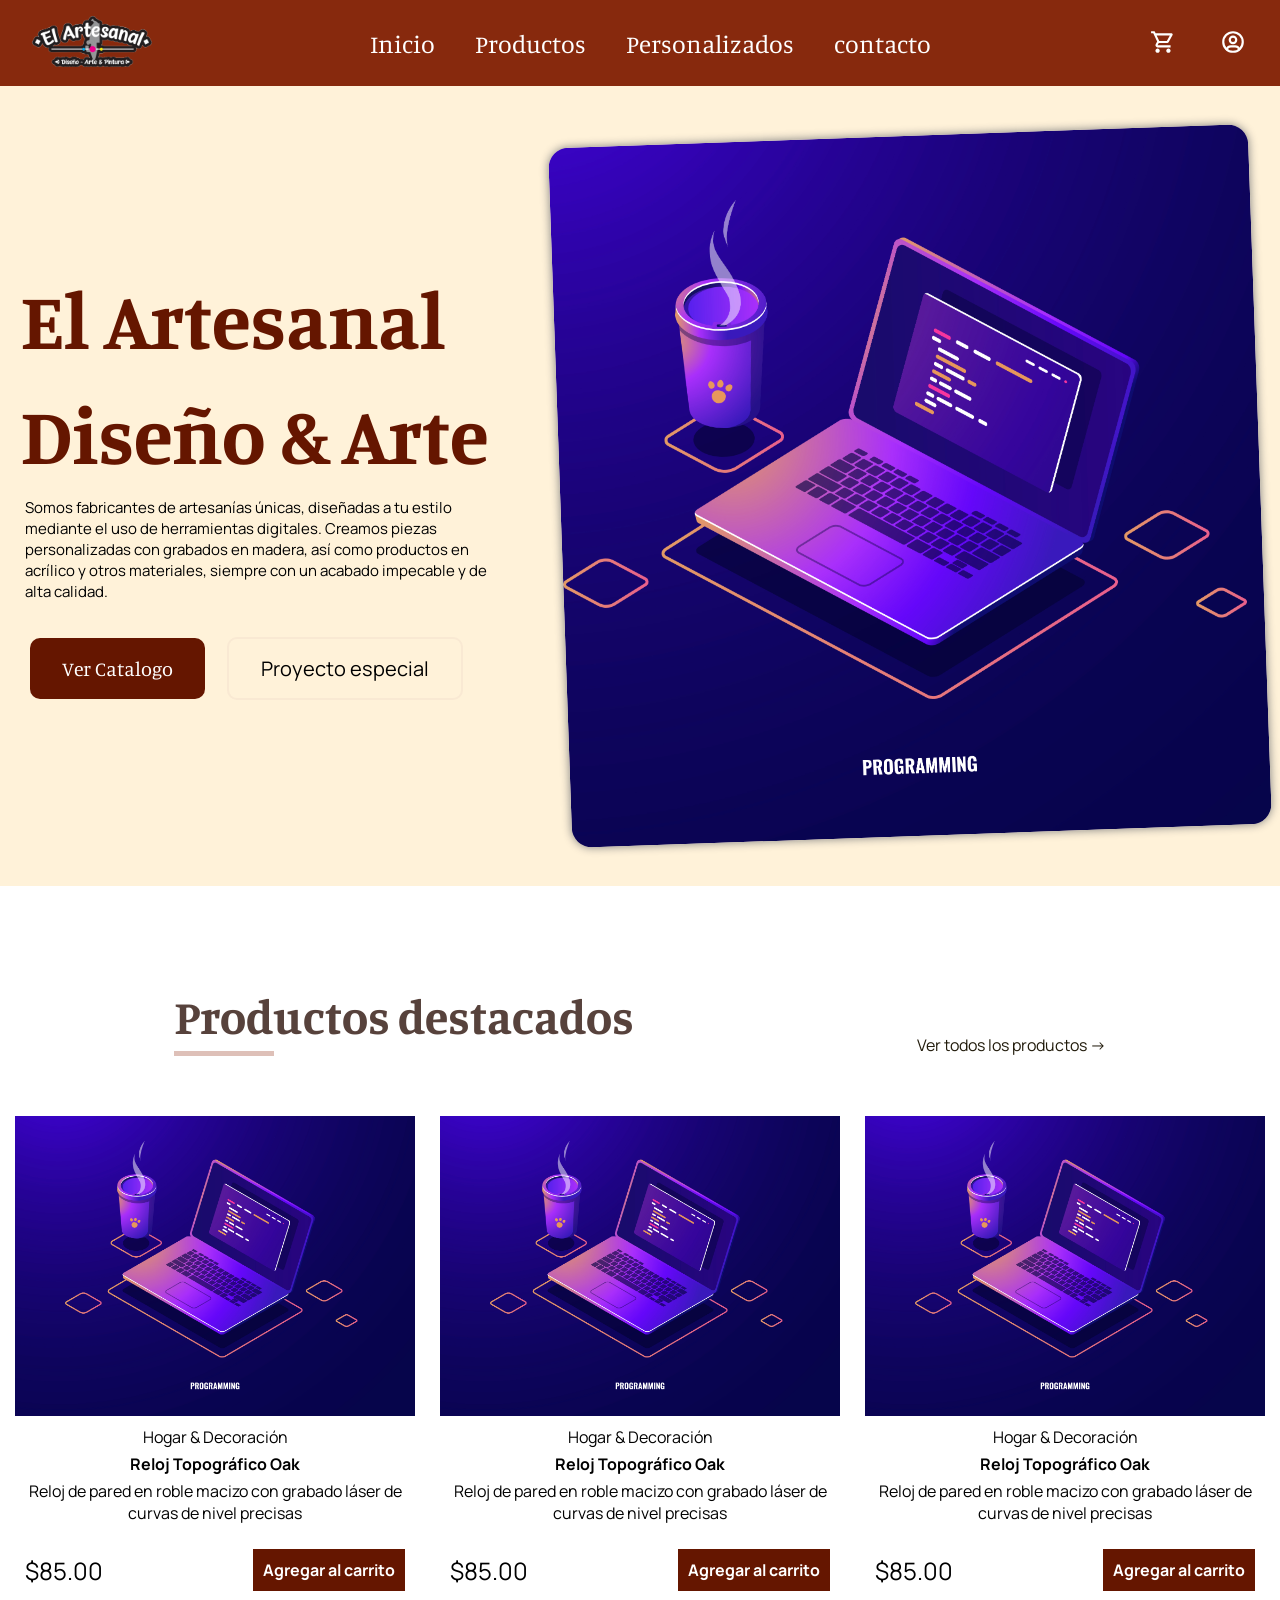
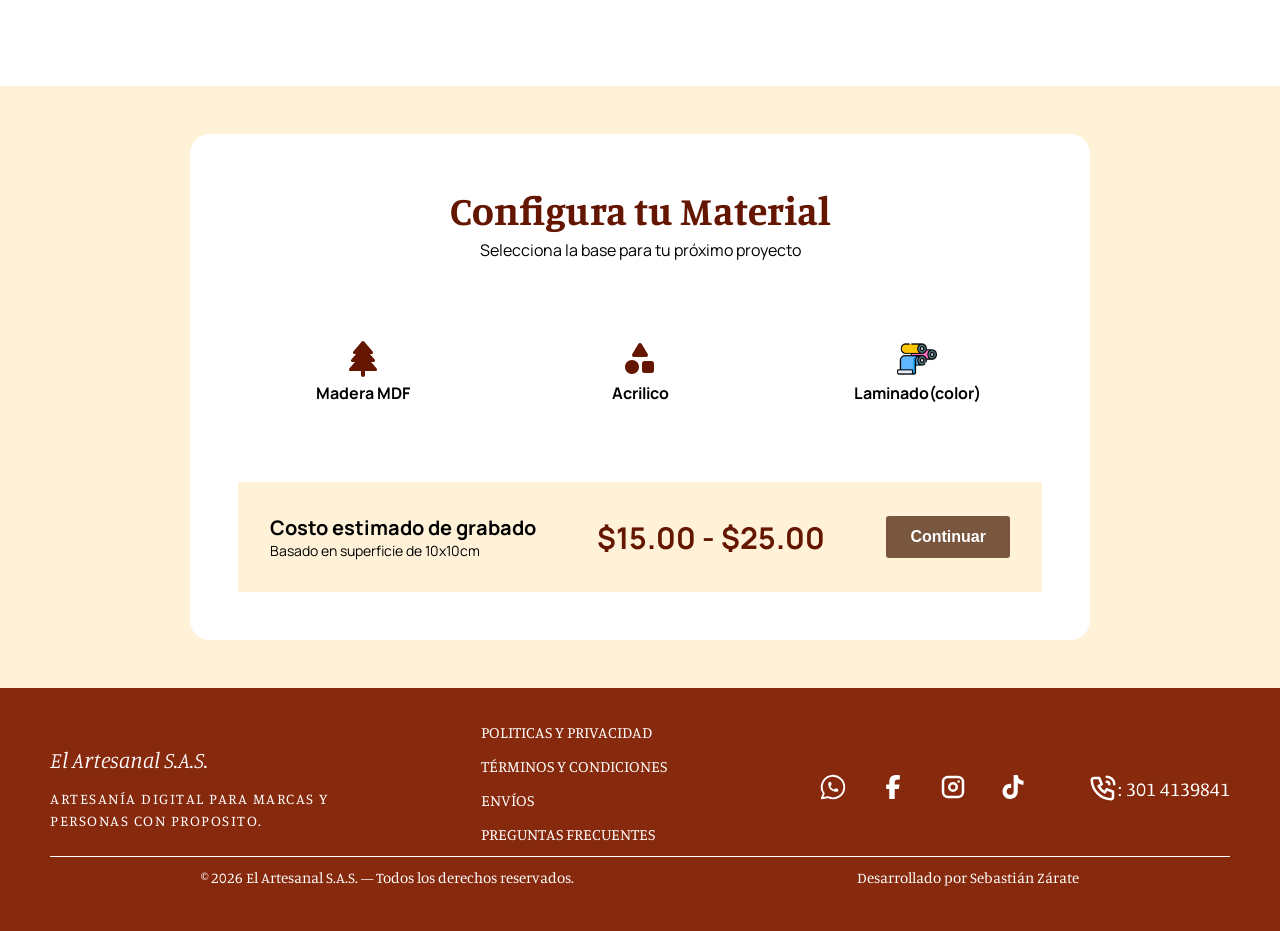
==== html/index.html @ ad81b2db "MODIFY: index.html, products.html, contact.html, customized.html — update footer links to connect pr" ====
<!DOCTYPE html>
<html lang="en">

<head>
    <meta charset="UTF-8">
    <meta name="viewport" content="width=device-width, initial-scale=1.0">
    <link rel="stylesheet" href="./../css/styles.css">
    <link rel="stylesheet" href="./../css/home.css">
    <link rel="preconnect" href="https://fonts.googleapis.com">
    <link rel="preconnect" href="https://fonts.gstatic.com" crossorigin>
    <link
        href="https://fonts.googleapis.com/css2?family=Exo+2:ital,wght@0,100..900;1,100..900&family=Manrope:wght@200..800&family=Manuale:ital,wght@0,300..800;1,300..800&family=Story+Script&display=swap"
        rel="stylesheet">
    <title>El Artesanal Diseño & Arte</title>
</head>

<body>
    <header>
        <div class="header">
            <div class="logo"><img class="logo_img" src="./../img/logo_el_arte_sas.png" alt="Logo el artesanal"></div>
            <nav>
                <ul class="list_menu">
                    <li class="list_item"><a href="" class="link_item">Inicio</a></li>
                    <li class="list_item"><a href="./products.html" class="link_item">Productos</a></li>
                    <li class="list_item"><a href="./customized.html" class="link_item">Personalizados</a></li>
                    <li class="list_item"><a href="./contact.html" class="link_item">contacto</a></li>
                </ul>
            </nav>
            <div class="icons">
                <div class="icon_car"><img class="img_car" src="./../img/shopping-cart.svg" alt="Carrito de compras">
                </div>
                <div class="icon_user"><img class="img_user" src="./../img/user-circle.svg" alt=""></div>
            </div>
        </div>
    </header>

    <main>
        <section class="intro">
            <div class="first_content">
                <h1 class="title_brand">El Artesanal <br> Diseño & Arte</h1>
                <p class="pharagrap_brand">
                    Somos fabricantes de artesanías únicas, diseñadas a tu estilo mediante el uso de herramientas
                    digitales.
                    Creamos piezas personalizadas con grabados en madera, así como productos en acrílico y otros
                    materiales,
                    siempre con un acabado impecable y de alta calidad.
                </p>
                <div class="links_first_content">
                    <button class="button_pry see_catalog">ver catalogo</button>
                    <button class="button_sec proyect">Proyecto especial</button>
                </div>
            </div>
            <div class="img_container_first_content">
                <img class="img_first_content" src="./../img/971.jpg" alt="">
            </div>
        </section>

        <section class="container ">
            <div class="header_featured_products">
                <h2 class="title_head_featured">
                    Productos destacados
                    <div class="line_title"></div>
                </h2>
                <a href="" class="see_all">Ver todos los productos -></a>
            </div>

            <div class="featured_products">
                <div class="card">
                    <div class="img_container">
                        <img class="img_card" src="./../img/971.jpg" alt="">
                    </div>
                    <div class="content_card">
                        <p class="text type_product">Hogar & Decoración</p>
                        <h3 class="text title_product">Reloj Topográfico Oak</h3>
                        <p class="text description">Reloj de pared en roble macizo con grabado láser de curvas de
                            nivel
                            precisas</p>
                        <div class="price_button">
                            <p class="price">$85.00</p>
                            <button class="button_ter">Agregar al carrito</button>
                        </div>
                    </div>
                </div>

                <div class="card">
                    <div class="img_container">
                        <img class="img_card" src="./../img/971.jpg" alt="">
                    </div>
                    <div class="content_card">
                        <p class="text type_product">Hogar & Decoración</p>
                        <h3 class="text title_product">Reloj Topográfico Oak</h3>
                        <p class="text description">Reloj de pared en roble macizo con grabado láser de curvas de
                            nivel
                            precisas</p>
                        <div class="price_button">
                            <p class="price">$85.00</p>
                            <button class="button_ter">Agregar al carrito</button>
                        </div>
                    </div>
                </div>

                <div class="card">
                    <div class="img_container">
                        <img class="img_card" src="./../img/971.jpg" alt="">
                    </div>
                    <div class="content_card">
                        <p class="text type_product">Hogar & Decoración</p>
                        <h3 class="text title_product">Reloj Topográfico Oak</h3>
                        <p class="text description">Reloj de pared en roble macizo con grabado láser de curvas de
                            nivel
                            precisas</p>
                        <div class="price_button">
                            <p class="price">$85.00</p>
                            <button class="button_ter">Agregar al carrito</button>
                        </div>
                    </div>
                </div>
            </div>
        </section>

        <section class="last_part">
            <div class="configure_material">
                <h2 class="title_configure">Configura tu Material</h2>
                <p class="text">Selecciona la base para tu próximo proyecto</p>
                <div class="material">
                    <div class="card_material">
                        <img class="img_material" src="./../img/tree-solid-full.svg" alt="">
                        <h3 class="title_material">Madera MDF</h3>
                    </div>

                    <div class="card_material">
                        <img class="img_material" src="./../img/shapes-solid-full.svg" alt="">
                        <h3 class="title_material">Acrilico</h3>
                    </div>

                    <div class="card_material">
                        <img class="img_material" src="./../img/paper-roll_8393918.png" alt="">
                        <h3 class="title_material">Laminado(color)</h3>
                    </div>
                </div>

                <div class="estimated_price">
                    <div>
                        <h3 class="title_estimated">Costo estimado de grabado</h3>
                        <p class="text_estimated">Basado en superficie de 10x10cm </p>
                    </div>

                    <div class="text_price">
                        <p>$15.00 - $25.00</p>
                    </div>

                    <button class="continue_estimated">Continuar</button>
                </div>
            </div>
        </section>

    </main>

    <footer>
        <div class="footer">
            <div class="footer_top">
                <div class="brand">
                    <h2 class="title_footer">El Artesanal S.A.S.</h2>
                    <p class="p_footer">Artesanía digital para marcas y <br>personas con proposito.</p>
                </div>
                <div class="regulation">
                    <ul class="list_regulation">
                        <li class="list_item_footer"><a class="link_item_footer" href="./privacy.html">Politicas y privacidad</a></li>
                        <li class="list_item_footer"><a class="link_item_footer" href="./terms.html">Términos y condiciones</a></li>
                        <li class="list_item_footer"><a class="link_item_footer" href="./shipping.html">Envíos</a></li>
                        <li class="list_item_footer"><a class="link_item_footer" href="./faq.html">Preguntas frecuentes</a></li>
                    </ul>
                </div>
                <div class="contact">
                    <ul class="img_footer">
                        <li class="list_item_footer_img">
                            <a target="_blank"
                                href="https://api.whatsapp.com/send/?phone=%2B573014139841&text&type=phone_number&app_absent=0"
                                class="link_item_footer_img">
                                <img src="./../img/brand-whatsapp.svg" alt="WhatsApp" class="contact_img_footer">
                            </a>
                        </li>

                        <li class="list_item_footer_img">
                            <a target="_blank" href="https://www.facebook.com/ElartesanalDisenoyArte/"
                                class="link_item_footer_img">
                                <img src="./../img/brand-facebook.svg" alt="Facebook" class="contact_img_footer">
                            </a>
                        </li>

                        <li class="list_item_footer_img">
                            <a target="_blank" href="https://www.instagram.com/elartesanaldisenoyarte/"
                                class="link_item_footer_img">
                                <img src="./../img/brand-instagram.svg" alt="" class="contact_img_footer">
                            </a>
                        </li>

                        <li class="list_item_footer_img">
                            <a target="_blank" href="https://www.tiktok.com/@elartesanaldisenoyarte"
                                class="link_item_footer_img">
                                <img src="./../img/brand-tiktok.svg" alt="" class="contact_img_footer">
                            </a>
                        </li>

                        <li class="list_item_footer_img">
                            <img src="./../img/phone-call.svg" alt="" class="contact_img_footer img_contact">
                        </li>
                        <p class="phone_number_footer">: 301 4139841</p>
                    </ul>
                </div>
            </div>
            <div class="footer_bottom">
                <p>© 2026 El Artesanal S.A.S. — Todos los derechos reservados.</p>
                <p>Desarrollado por Sebastián Zárate</p>
            </div>
        </div>
    </footer>

</body>

</html>
---- css/styles.css ----
* {
    margin: 0;
    padding: 0;
    box-sizing: border-box;
}

:root {
    --primary: #651600; /* títulos, botón principal */
    --primary-dark: #87290d; /* navbar */
    --on-primary: #ffffff; /* texto sobre botón */

    --secondary: #79573f; /* botón secundario, acentos */

    --bg: #fff2d9; /* fondo de la página */
    --surface: #ffffff; /* tarjetas y contenedores */

    --text: #211b0b; /* texto principal */
    --text-muted: #57423c; /* texto secundario / párrafos */

    --border: #dec0b8;/* bordes sutiles */

    --primary-Font: "Manuale", serif;
    --secondary-Font: "Manrope", sans-serif;
}

html {
    font-size: 62.5%;
}

body {
    display: flex;
    flex-direction: column;
    min-height: 100vh;
    font-family: var(--primary-Font);
    background-color: var(--bg);
}

.header {
    display: flex;
    padding: 1.6rem 3.2rem;
    justify-content: space-between;
    align-items: center;
    background-color: var(--primary-dark);
}

.logo {
    width: 12rem;
}

.logo_img {
    width: 100%;
}

.list_menu {
    display: flex;
    gap: 40px;
}

.list_item {
    list-style: none;
}

.link_item {
    text-decoration: none;
    text-align: center;
    font-size: 2.5rem;
    color: var(--on-primary);
}

.button_pry {
    background-color: var(--primary);
    color: var(--on-primary);
    border-radius: 1rem;
    border: none;
    font-family: var(--primary-Font);
    font-size: 2rem;
    text-transform: capitalize;
    padding: 1.6rem 3.2rem;
    margin: 10px;
    transition: .4s;
} 

.button_pry:hover{
    transition: .4s;
    background: #87290d;
    transform: translateY(-4px);
}

.button_sec{
    background-color: transparent;
    border-radius: 1rem;
    border: 2px solid rgb(222 192 184 / 0.2);
    font-family: var(--secondary-Font);
    font-size: 2rem;
    padding: 1.6rem 3.2rem;
    margin: 10px;
    transition: .4s;
}

.button_sec:hover{
    transition: .4s;
    background: #eee1c8;
}

.card {
  width: 400px;
  height: auto;
  background-color: var(--surface);
  transition: box-shadow .3s; 
}

.card:hover {
  box-shadow: 0px 0px 10px black;
}

.img_container {
  width: 400px;
  height: 300px;
  overflow: hidden;
}

.img_card {
  width: 100%;
  object-fit: cover;
  transition: transform .4s;
}

.card:hover .img_card {
  transform: scale(1.2);
}

.content_card{
    padding: 10px;
}

.text{
    margin-bottom: 5px;
}

.type_product{
    font-size: 1.2rem;
}

.title_product{
    font-size: 2.4rem;
}

.description{
    font-size: 1.6rem;
}

.price_button{
    display: flex;
    justify-content: space-between;
    align-items: center;
    margin-top: 25px;
    font-family: var(--secondary-Font);
}

.price{
    font-size: 2.4rem;
}

.button_ter{
    background-color: var(--primary);
    color: var(--on-primary);
    border: none;
    font-family: var(--secondary-Font);
    font-size: 1.6rem;
    padding: 10px;
    font-weight: bold;
}

.button_ter:hover{
    transition: .2s;
    background: #87290d;
}


.icons {
    display: flex;
    align-items: center;
    gap: 4rem;
}

.icon_car {
    width: 3rem;
    padding: 2px;
}

.icon_user {
    width: 3rem;
    padding: 2px;
}

.img_car {
    width: 100%;
}

.img_user {
    width: 100%;
}

footer{
    margin-top: auto;
    background-color: var(--primary-dark);
    padding: 3.2rem;
}

.footer{
    margin: auto;
    width: 97%;
}

.footer_top{
    display: flex;
    justify-content: space-between;
    align-items: center;
}

.brand {
    font-size: 1.5rem;
    color: var(--on-primary);
}

.title_footer{
    margin-bottom: 12px;
    font-style: italic;
    font-weight: lighter;
}

.p_footer{
    letter-spacing: 1.5px;
    text-transform: uppercase;
}

.img_footer{
    display: flex;
    align-items: center;
    gap: 30px;
}
.list_item_footer_img{
    display: flex;
    width: 3rem; 
    list-style: none;
}

.list_item_footer{
    margin-bottom: 1rem;
    list-style: none;
}

.link_item_footer{
    font-size: 1.6rem;
    text-transform: uppercase;
    color: var(--on-primary);
    text-decoration: none;
}

.contact_img_footer{
    width: 100%;
}

.img_contact{
    margin-left: 3rem;
}

.phone_number_footer{
    color: var(--on-primary);
    font-size: 2rem;
}

.footer_bottom{
    display: flex;
    justify-content: space-around;
    align-items: center;
    padding: 10px;
    border-top: 1px solid var(--on-primary);
}


.footer_bottom > p{
    color: var(--on-primary);
    font-size: 1.5rem;
}
---- css/home.css ----
@import 'styles.css';


.intro{
    display: flex;
    justify-content: space-around;
    align-items: center;
    height: 800px;
}

.first_content{
    width: 500px; 
}

.title_brand{
    font-size: 8rem;
    color: var(--primary);
}

.pharagrap_brand{
    width: 100%;
    font-size: 1.5rem;
    padding: 5px;
    margin-bottom: 20px;
    font-family: var(--secondary-Font);
}

.img_container_first_content{
    width: 700px;
    height: 700px;
}

.img_first_content{
    width: 100%;
    height: 100%;
    overflow: hidden;
    object-fit: cover;
    border-radius: 2rem;
    transition: .6s;
    box-shadow: 0px 0px 10px gray;
    rotate: -2deg;
}

.img_first_content:hover{
    transition: .6s;
    rotate: 0deg;
}

.container{
    width: 100%;
    height: 800px;
    background-color: var(--surface);
    padding: 9.6rem 3.2rem;
}

.header_featured_products{
    display: flex;
    justify-content: space-around;
    align-items: end;
}

.title_head_featured{
    flex-direction: column;
    font-size: 4.8rem;
    color: var(--text-muted);
}

.line_title{
    width: 100px;
    height: 5px;
    background-color: var(--border);
}

.see_all{
    font-size: 1.6rem;
    font-family: var(--secondary-Font);
    text-decoration: none;
    color: var(--text);
}

.see_all:hover{
    text-decoration: underline;
    text-underline-offset: 8px;
}

.featured_products{
    display: flex;
    justify-content: center;
    align-items: center;
    gap: 25px;
    margin-top: 60px;
}

.last_part{
    padding: 48px;
    transition: 0.4s;
}

.configure_material{
    width: 900px;
    background-color: var(--surface);
    border-radius: 2rem;
    margin: auto;
    padding: 48px;
    /* text-align: center; */
}

.title_configure{
    text-align: center;
    color: var(--primary);
    font-size: 4rem;
}

.text{
    text-align: center;
    font-size: 1.6rem;
    font-family: var(--secondary-Font);
}

.material{
    display: flex;
    justify-content: space-between;
    align-items: center;
    margin: 48px 0;
}

.card_material{
    border-radius: 0.5rem;
    width: 250px;
    padding: 20px;
    text-align: center;
    transition: 0.4;
    margin: 10px 0;
}

.card_material:hover{
    border: 1px solid var(--primary);
    background-color: rgba(185, 185, 185, 0.534);
    transition: 0.4s;
}

.img_material{
    width: 40px;
}

.title_material{
    font-family: var(--secondary-Font);
    font-size: 1.6rem;
}

.estimated_price{
    display: flex;
    justify-content: space-between;
    align-items: center;
    width: 100%;
    font-family: var(--secondary-Font);
    background-color: var(--bg);
    padding: 32px;
}

.title_estimated{
    font-size: 2rem;
}

.text_estimated{
    font-size: 1.4rem;
}

.text_price{
    font-size: 3rem;
    font-weight: bold;
    color: var(--primary);
}

.continue_estimated{
    font-size: 1.6rem;
    border-radius: 0.3rem;
    padding: 12px 24px;
    margin: 0;
    background-color: var(--secondary);
    color: var(--surface);
    border: none;
    font-weight: bold;
    transition: .4s;
}

.continue_estimated:hover{
    transition: .4s;
    transform: translateY(-3px);
}
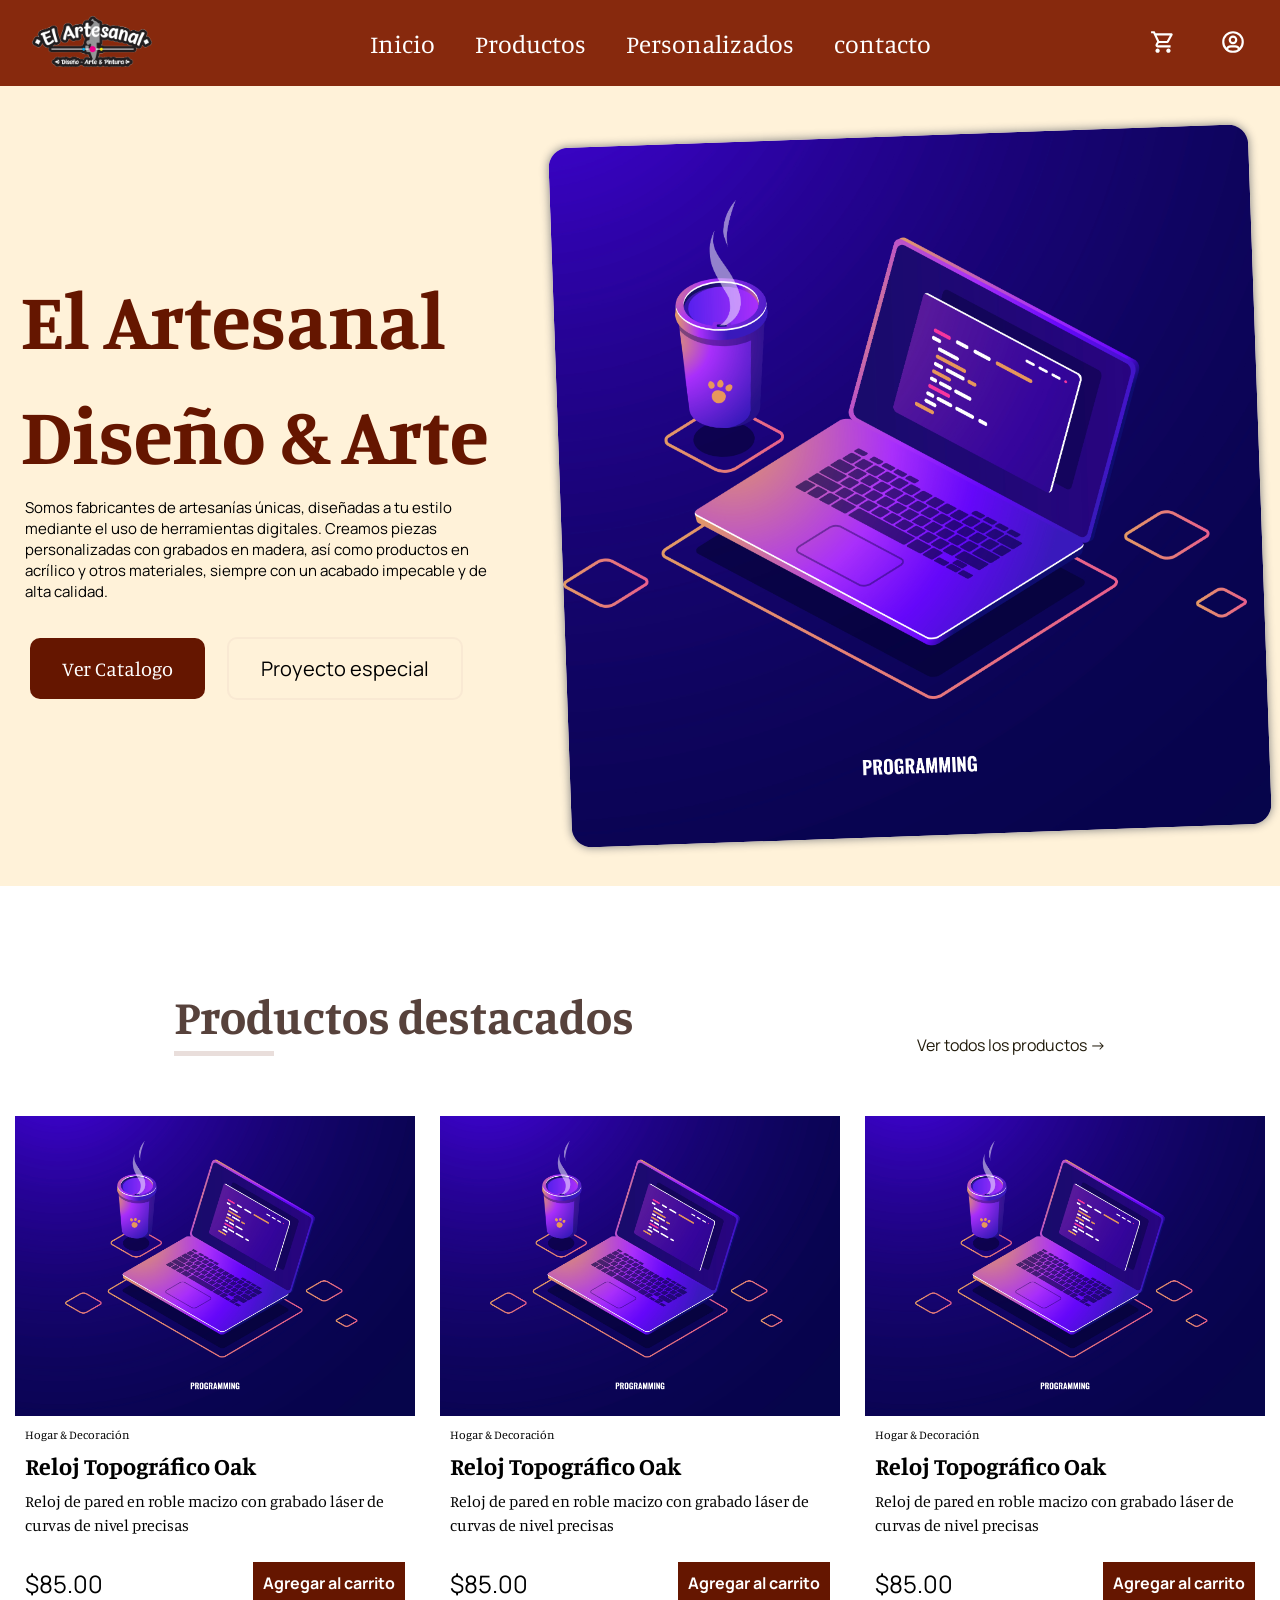
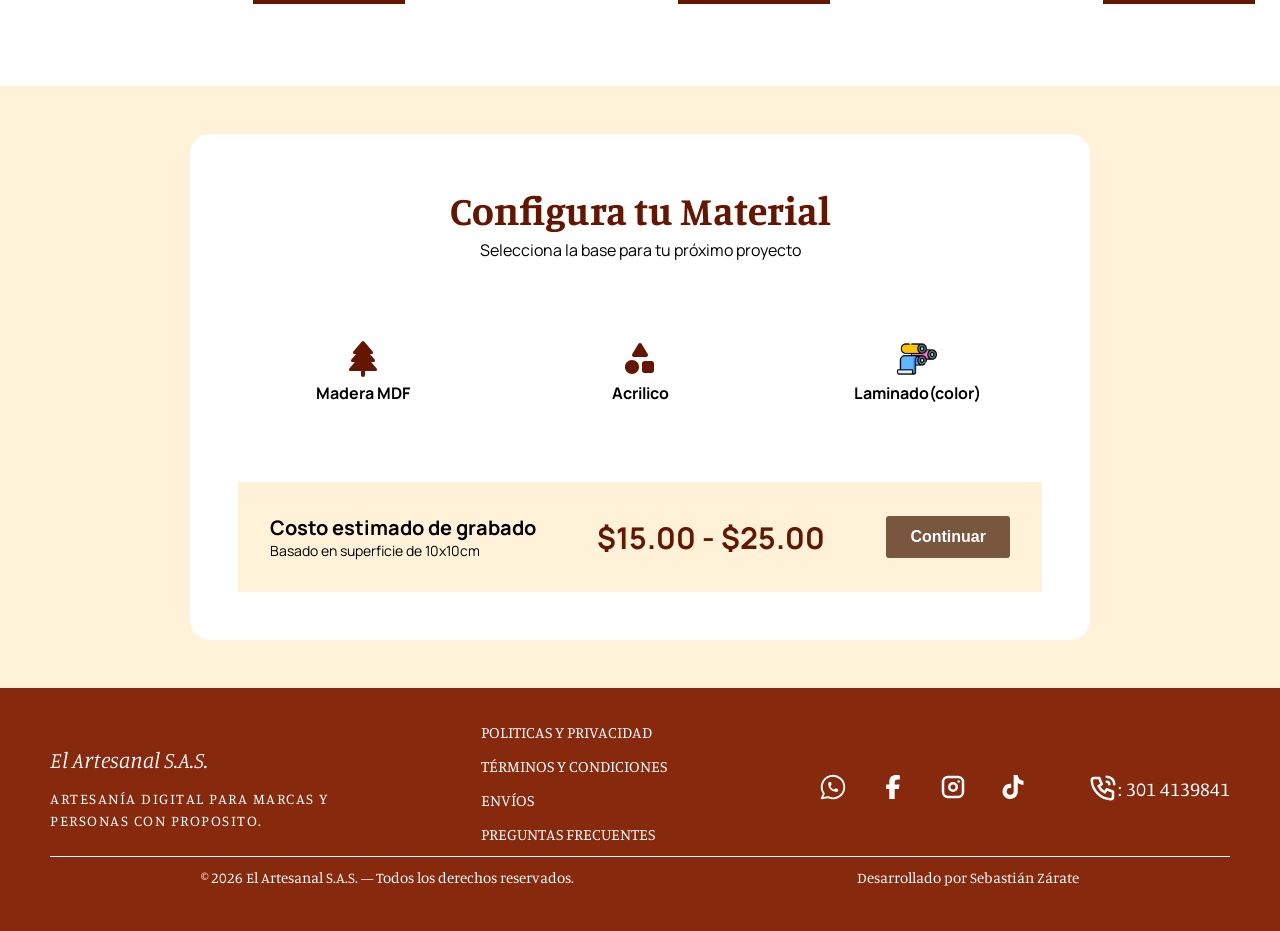
==== commit 12a45b62: "MODIFY: index.html, products.html, styles.css, home.css — update navigation links and shared styles " ====
--- a/html/index.html
+++ b/html/index.html
@@ -121,7 +121,7 @@
         <section class="last_part">
             <div class="configure_material">
                 <h2 class="title_configure">Configura tu Material</h2>
-                <p class="text">Selecciona la base para tu próximo proyecto</p>
+                <p class="text_configure">Selecciona la base para tu próximo proyecto</p>
                 <div class="material">
                     <div class="card_material">
                         <img class="img_material" src="./../img/tree-solid-full.svg" alt="">
--- a/css/styles.css
+++ b/css/styles.css
@@ -17,7 +17,7 @@
     --text: #211b0b; /* texto principal */
     --text-muted: #57423c; /* texto secundario / párrafos */
 
-    --border: #dec0b8;/* bordes sutiles */
+    --border: #e9dedb;/* bordes sutiles */
 
     --primary-Font: "Manuale", serif;
     --secondary-Font: "Manrope", sans-serif;
@@ -104,7 +104,7 @@
 
 .card {
   width: 400px;
-  height: auto;
+  height: 498px;
   background-color: var(--surface);
   transition: box-shadow .3s; 
 }
--- a/css/home.css
+++ b/css/home.css
@@ -111,7 +111,7 @@
     font-size: 4rem;
 }
 
-.text{
+.text_configure{
     text-align: center;
     font-size: 1.6rem;
     font-family: var(--secondary-Font);
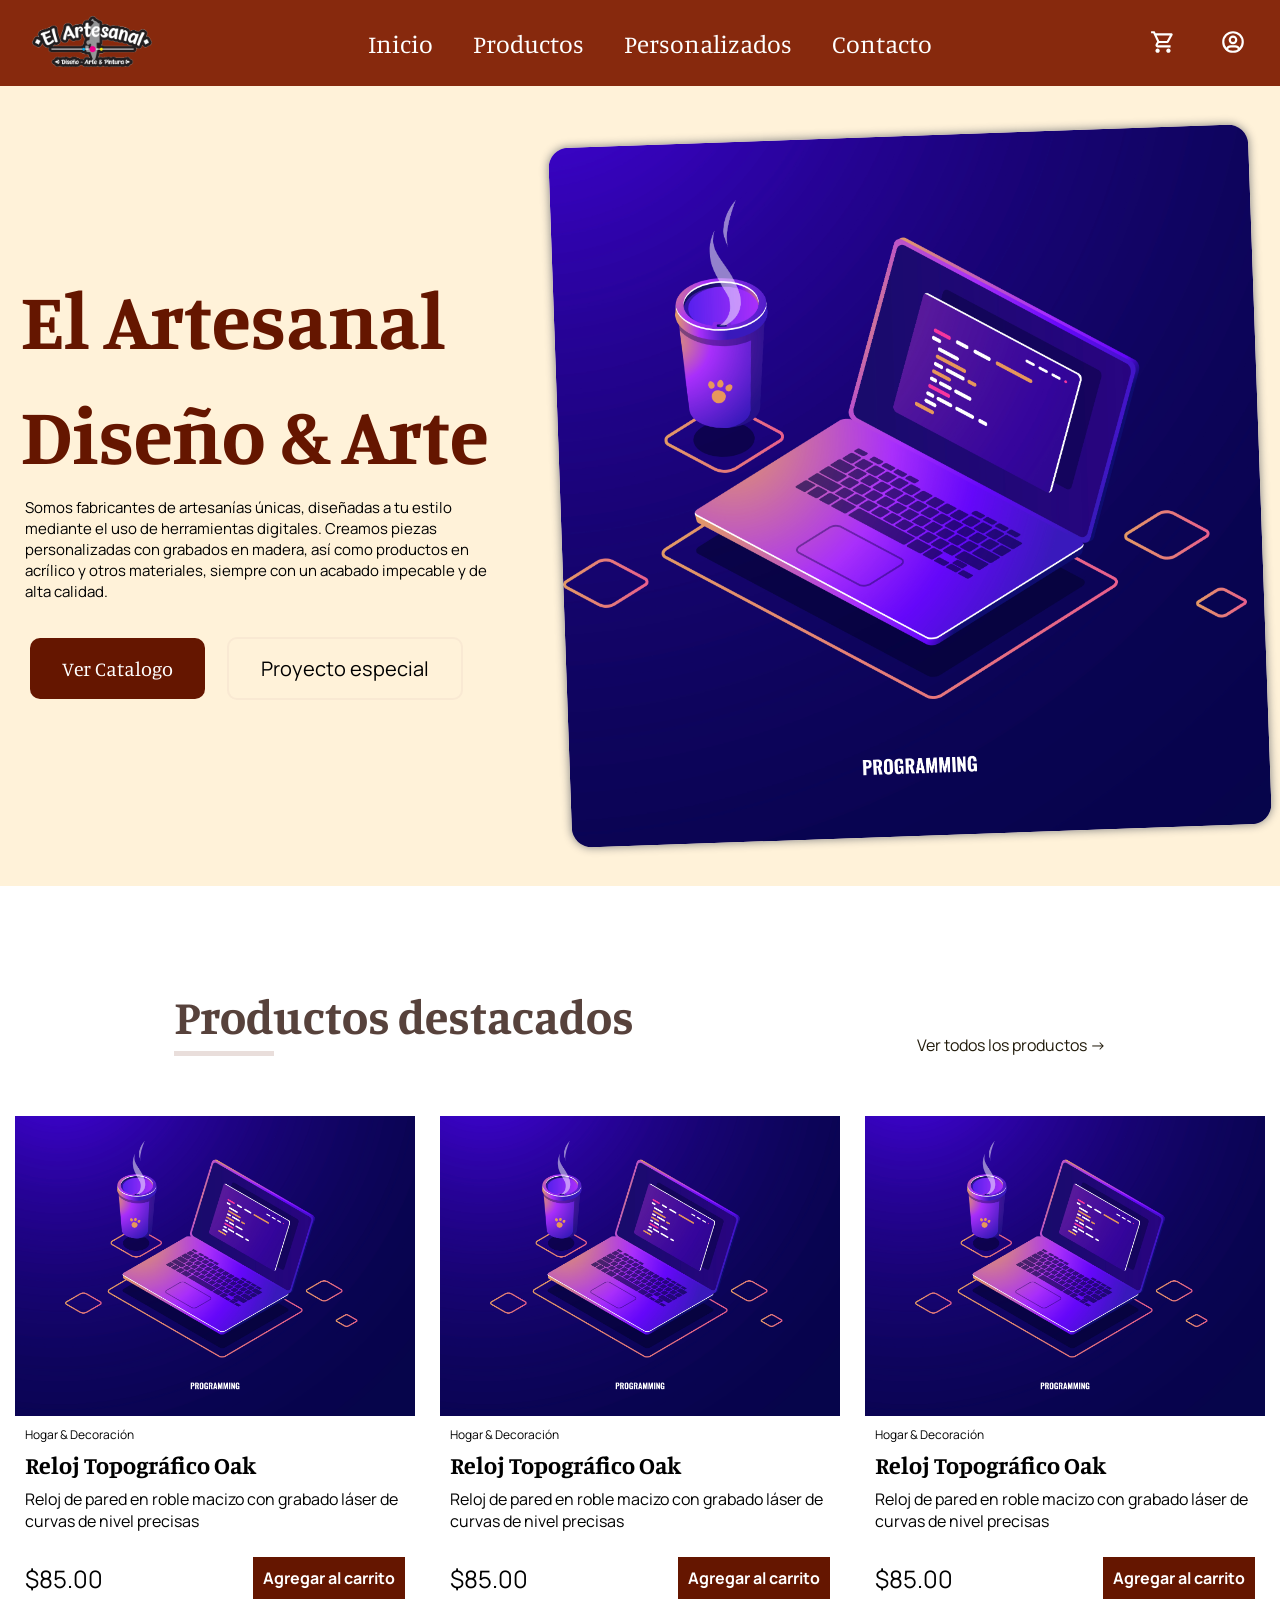
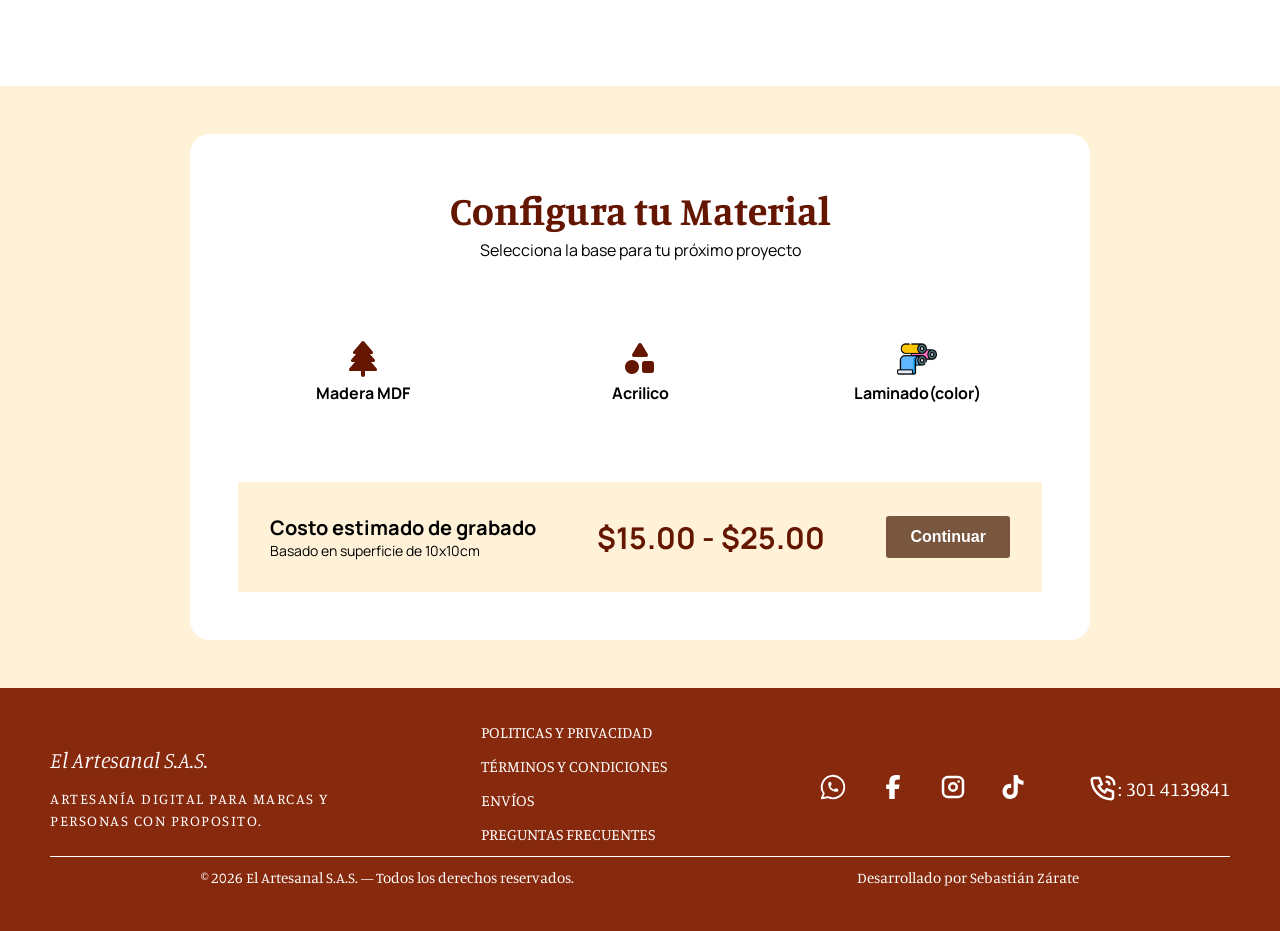
==== commit e8610b84: "MODIFY: contact.html, customized.html — fix spelling and typography errors across contact and custom" ====
--- a/html/index.html
+++ b/html/index.html
@@ -23,7 +23,7 @@
                     <li class="list_item"><a href="" class="link_item">Inicio</a></li>
                     <li class="list_item"><a href="./products.html" class="link_item">Productos</a></li>
                     <li class="list_item"><a href="./customized.html" class="link_item">Personalizados</a></li>
-                    <li class="list_item"><a href="./contact.html" class="link_item">contacto</a></li>
+                    <li class="list_item"><a href="./contact.html" class="link_item">Contacto</a></li>
                 </ul>
             </nav>
             <div class="icons">
--- a/css/styles.css
+++ b/css/styles.css
@@ -138,6 +138,7 @@
 }
 
 .type_product{
+    font-family: var(--secondary-Font);
     font-size: 1.2rem;
 }
 
@@ -146,6 +147,7 @@
 }
 
 .description{
+    font-family: var(--secondary-Font);
     font-size: 1.6rem;
 }
 
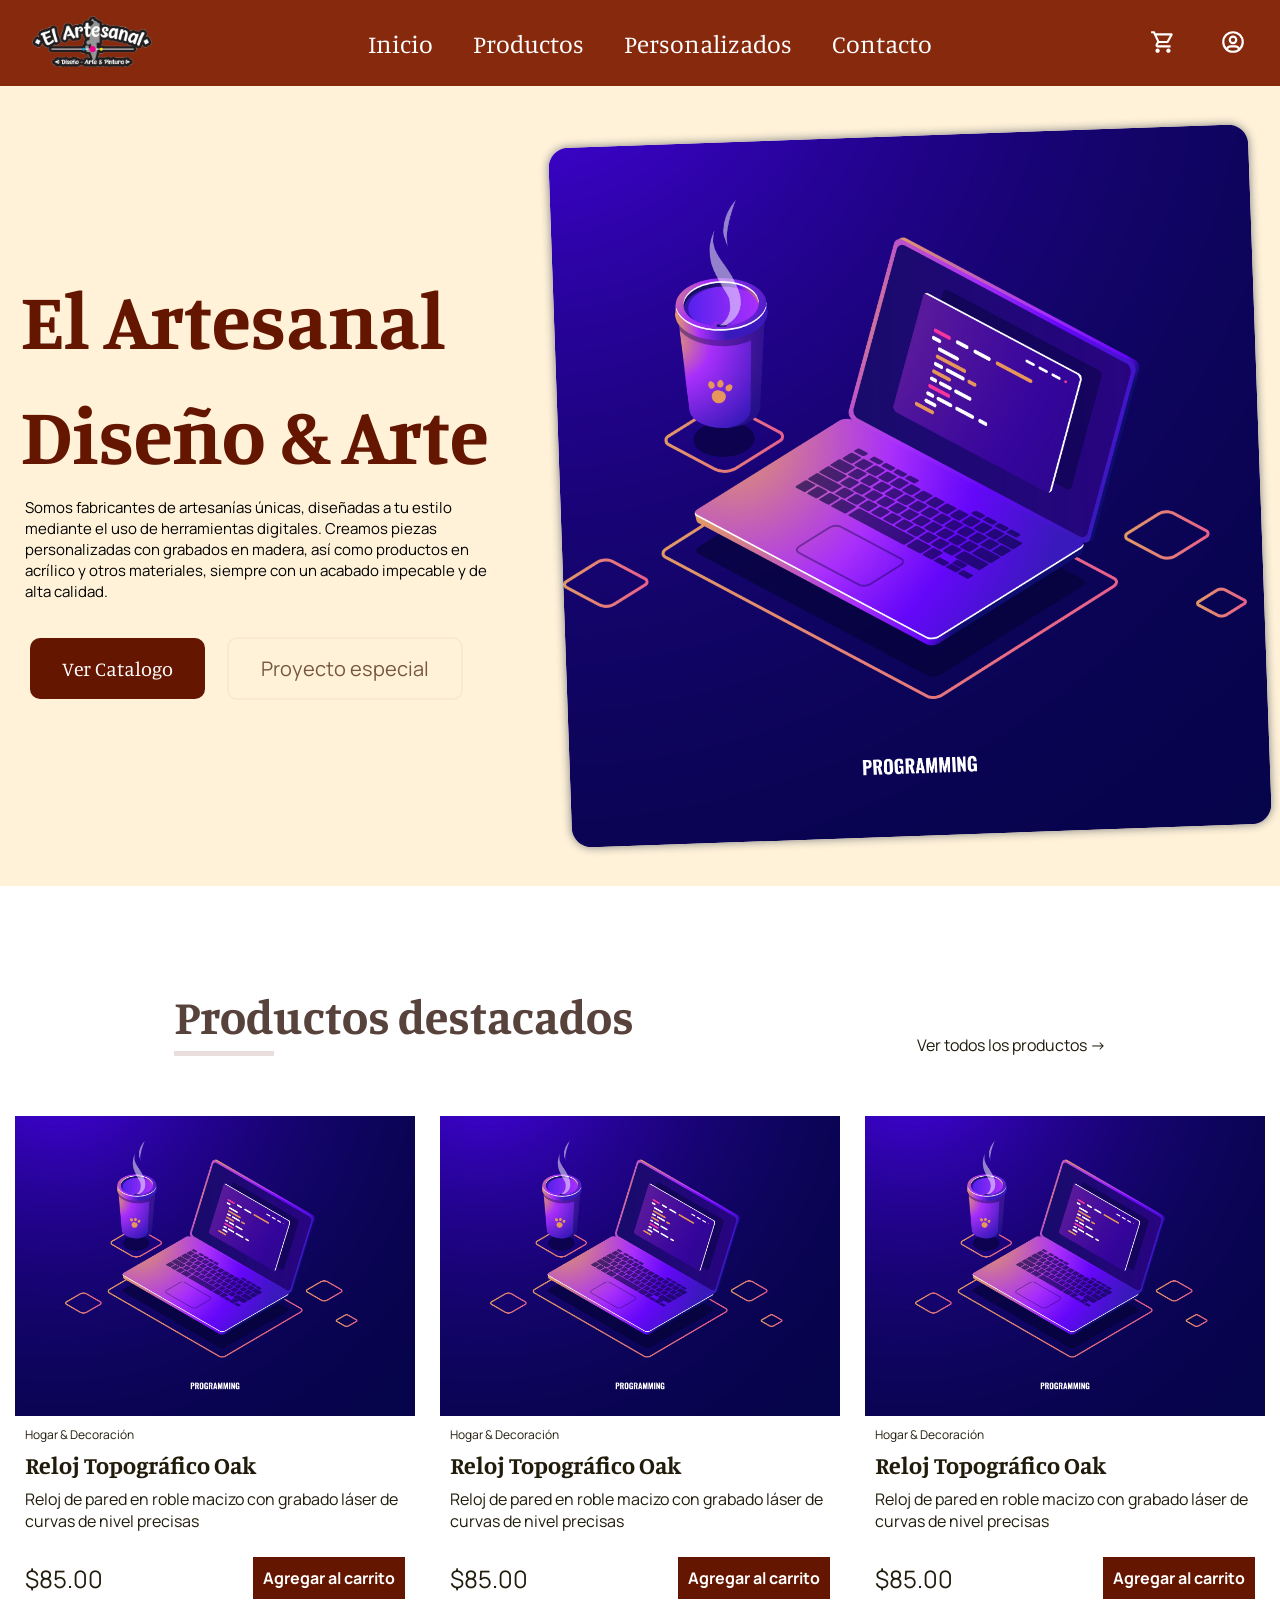
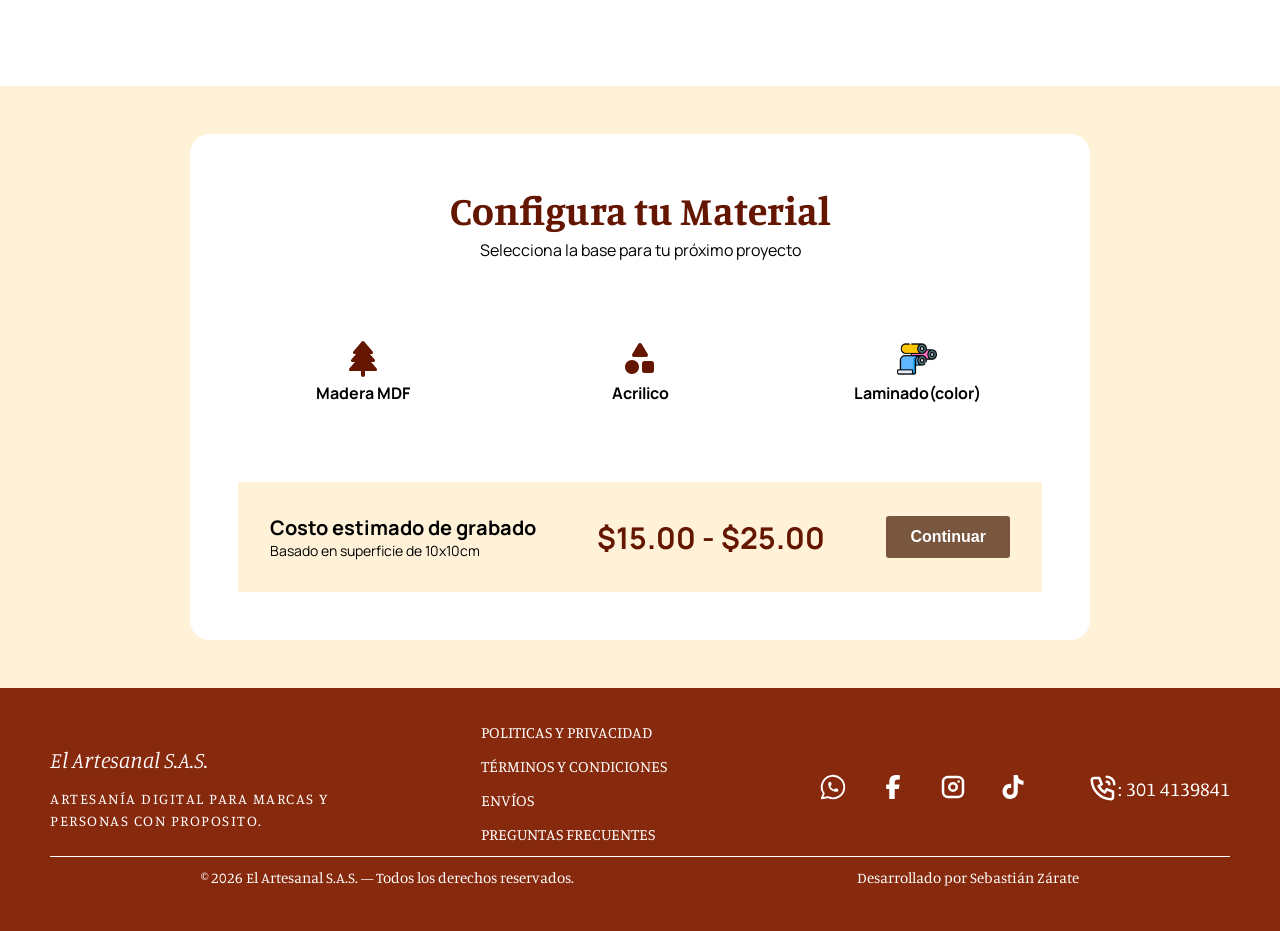
==== commit df182374: "MODIFY: index.html, products.html, contact.html, customized.html, product-detail.html — relink navba" ====
--- a/html/index.html
+++ b/html/index.html
@@ -17,19 +17,18 @@
 <body>
     <header>
         <div class="header">
-            <div class="logo"><img class="logo_img" src="./../img/logo_el_arte_sas.png" alt="Logo el artesanal"></div>
+            <div class="logo"><a href="./index.html"><img class="logo_img" src="./../img/logo_el_arte_sas.png" alt="Logo el artesanal"></a></div>
             <nav>
                 <ul class="list_menu">
-                    <li class="list_item"><a href="" class="link_item">Inicio</a></li>
+                    <li class="list_item"><a href="./index.html" class="link_item">Inicio</a></li>
                     <li class="list_item"><a href="./products.html" class="link_item">Productos</a></li>
                     <li class="list_item"><a href="./customized.html" class="link_item">Personalizados</a></li>
                     <li class="list_item"><a href="./contact.html" class="link_item">Contacto</a></li>
                 </ul>
             </nav>
             <div class="icons">
-                <div class="icon_car"><img class="img_car" src="./../img/shopping-cart.svg" alt="Carrito de compras">
-                </div>
-                <div class="icon_user"><img class="img_user" src="./../img/user-circle.svg" alt=""></div>
+                <div class="icon_car"><a href=""><img class="img_car" src="./../img/shopping-cart.svg" alt="Carrito de compras"></a></div>
+                <div class="icon_user"><a href="./log_in.html"><img class="img_user" src="./../img/user-circle.svg" alt=""></a></div>
             </div>
         </div>
     </header>
@@ -46,8 +45,8 @@
                     siempre con un acabado impecable y de alta calidad.
                 </p>
                 <div class="links_first_content">
-                    <button class="button_pry see_catalog">ver catalogo</button>
-                    <button class="button_sec proyect">Proyecto especial</button>
+                    <button class="button_pry see_catalog"><a href="./products.html">ver catalogo</a></button>
+                    <button class="button_sec proyect"><a href="./customized.html">Proyecto especial</a></button>
                 </div>
             </div>
             <div class="img_container_first_content">
@@ -61,60 +60,66 @@
                     Productos destacados
                     <div class="line_title"></div>
                 </h2>
-                <a href="" class="see_all">Ver todos los productos -></a>
+                <a href="./products.html" class="see_all">Ver todos los productos -></a>
             </div>
 
             <div class="featured_products">
-                <div class="card">
-                    <div class="img_container">
-                        <img class="img_card" src="./../img/971.jpg" alt="">
-                    </div>
-                    <div class="content_card">
-                        <p class="text type_product">Hogar & Decoración</p>
-                        <h3 class="text title_product">Reloj Topográfico Oak</h3>
-                        <p class="text description">Reloj de pared en roble macizo con grabado láser de curvas de
-                            nivel
-                            precisas</p>
-                        <div class="price_button">
-                            <p class="price">$85.00</p>
-                            <button class="button_ter">Agregar al carrito</button>
-                        </div>
-                    </div>
-                </div>
-
-                <div class="card">
-                    <div class="img_container">
-                        <img class="img_card" src="./../img/971.jpg" alt="">
-                    </div>
-                    <div class="content_card">
-                        <p class="text type_product">Hogar & Decoración</p>
-                        <h3 class="text title_product">Reloj Topográfico Oak</h3>
-                        <p class="text description">Reloj de pared en roble macizo con grabado láser de curvas de
-                            nivel
-                            precisas</p>
-                        <div class="price_button">
-                            <p class="price">$85.00</p>
-                            <button class="button_ter">Agregar al carrito</button>
-                        </div>
-                    </div>
-                </div>
-
-                <div class="card">
-                    <div class="img_container">
-                        <img class="img_card" src="./../img/971.jpg" alt="">
-                    </div>
-                    <div class="content_card">
-                        <p class="text type_product">Hogar & Decoración</p>
-                        <h3 class="text title_product">Reloj Topográfico Oak</h3>
-                        <p class="text description">Reloj de pared en roble macizo con grabado láser de curvas de
-                            nivel
-                            precisas</p>
-                        <div class="price_button">
-                            <p class="price">$85.00</p>
-                            <button class="button_ter">Agregar al carrito</button>
-                        </div>
-                    </div>
-                </div>
+                <a href="./product-detail.html" class="card">
+                    <div>
+                        <div class="img_container">
+                            <img class="img_card" src="./../img/971.jpg" alt="">
+                        </div>
+                        <div class="content_card">
+                            <p class="text type_product">Hogar & Decoración</p>
+                            <h3 class="text title_product">Reloj Topográfico Oak</h3>
+                            <p class="text description">Reloj de pared en roble macizo con grabado láser de curvas de
+                                nivel
+                                precisas</p>
+                            <div class="price_button">
+                                <p class="price">$85.00</p>
+                                <button class="button_ter">Agregar al carrito</button>
+                            </div>
+                        </div>
+                    </div>
+                </a>
+
+                <a href="./product-detail.html" class="card">
+                    <div>
+                        <div class="img_container">
+                            <img class="img_card" src="./../img/971.jpg" alt="">
+                        </div>
+                        <div class="content_card">
+                            <p class="text type_product">Hogar & Decoración</p>
+                            <h3 class="text title_product">Reloj Topográfico Oak</h3>
+                            <p class="text description">Reloj de pared en roble macizo con grabado láser de curvas de
+                                nivel
+                                precisas</p>
+                            <div class="price_button">
+                                <p class="price">$85.00</p>
+                                <button class="button_ter">Agregar al carrito</button>
+                            </div>
+                        </div>
+                    </div>
+                </a>
+
+                <a href="./product-detail.html" class="card">
+                    <div>
+                        <div class="img_container">
+                            <img class="img_card" src="./../img/971.jpg" alt="">
+                        </div>
+                        <div class="content_card">
+                            <p class="text type_product">Hogar & Decoración</p>
+                            <h3 class="text title_product">Reloj Topográfico Oak</h3>
+                            <p class="text description">Reloj de pared en roble macizo con grabado láser de curvas de
+                                nivel
+                                precisas</p>
+                            <div class="price_button">
+                                <p class="price">$85.00</p>
+                                <button class="button_ter">Agregar al carrito</button>
+                            </div>
+                        </div>
+                    </div>
+                </a>
             </div>
         </section>
 
@@ -149,7 +154,7 @@
                         <p>$15.00 - $25.00</p>
                     </div>
 
-                    <button class="continue_estimated">Continuar</button>
+                    <button class="continue_estimated"><a href="./customized.html">Continuar</a></button>
                 </div>
             </div>
         </section>
--- a/css/styles.css
+++ b/css/styles.css
@@ -69,16 +69,20 @@
 
 .button_pry {
     background-color: var(--primary);
-    color: var(--on-primary);
     border-radius: 1rem;
     border: none;
-    font-family: var(--primary-Font);
+    padding: 1.6rem 3.2rem;
+    margin: 10px;
+    transition: .4s;
+} 
+
+.button_pry > a {
+    text-decoration: none;
     font-size: 2rem;
     text-transform: capitalize;
-    padding: 1.6rem 3.2rem;
-    margin: 10px;
-    transition: .4s;
-} 
+    font-family: var(--primary-Font);
+    color: var(--on-primary);
+}
 
 .button_pry:hover{
     transition: .4s;
@@ -90,11 +94,16 @@
     background-color: transparent;
     border-radius: 1rem;
     border: 2px solid rgb(222 192 184 / 0.2);
-    font-family: var(--secondary-Font);
-    font-size: 2rem;
     padding: 1.6rem 3.2rem;
     margin: 10px;
     transition: .4s;
+}
+
+.button_sec > a{
+    text-decoration: none;
+    font-family: var(--secondary-Font);
+    font-size: 2rem;
+    color: var(--secondary);
 }
 
 .button_sec:hover{
@@ -106,6 +115,8 @@
   width: 400px;
   height: 498px;
   background-color: var(--surface);
+  text-decoration: none;
+  color: var(--text);
   transition: box-shadow .3s; 
 }
 
--- a/css/home.css
+++ b/css/home.css
@@ -173,15 +173,19 @@
 }
 
 .continue_estimated{
-    font-size: 1.6rem;
     border-radius: 0.3rem;
     padding: 12px 24px;
     margin: 0;
     background-color: var(--secondary);
+    border: none;
+    transition: .4s;
+}
+
+.continue_estimated > a{
+    text-decoration: none;
+    font-size: 1.6rem;
     color: var(--surface);
-    border: none;
     font-weight: bold;
-    transition: .4s;
 }
 
 .continue_estimated:hover{
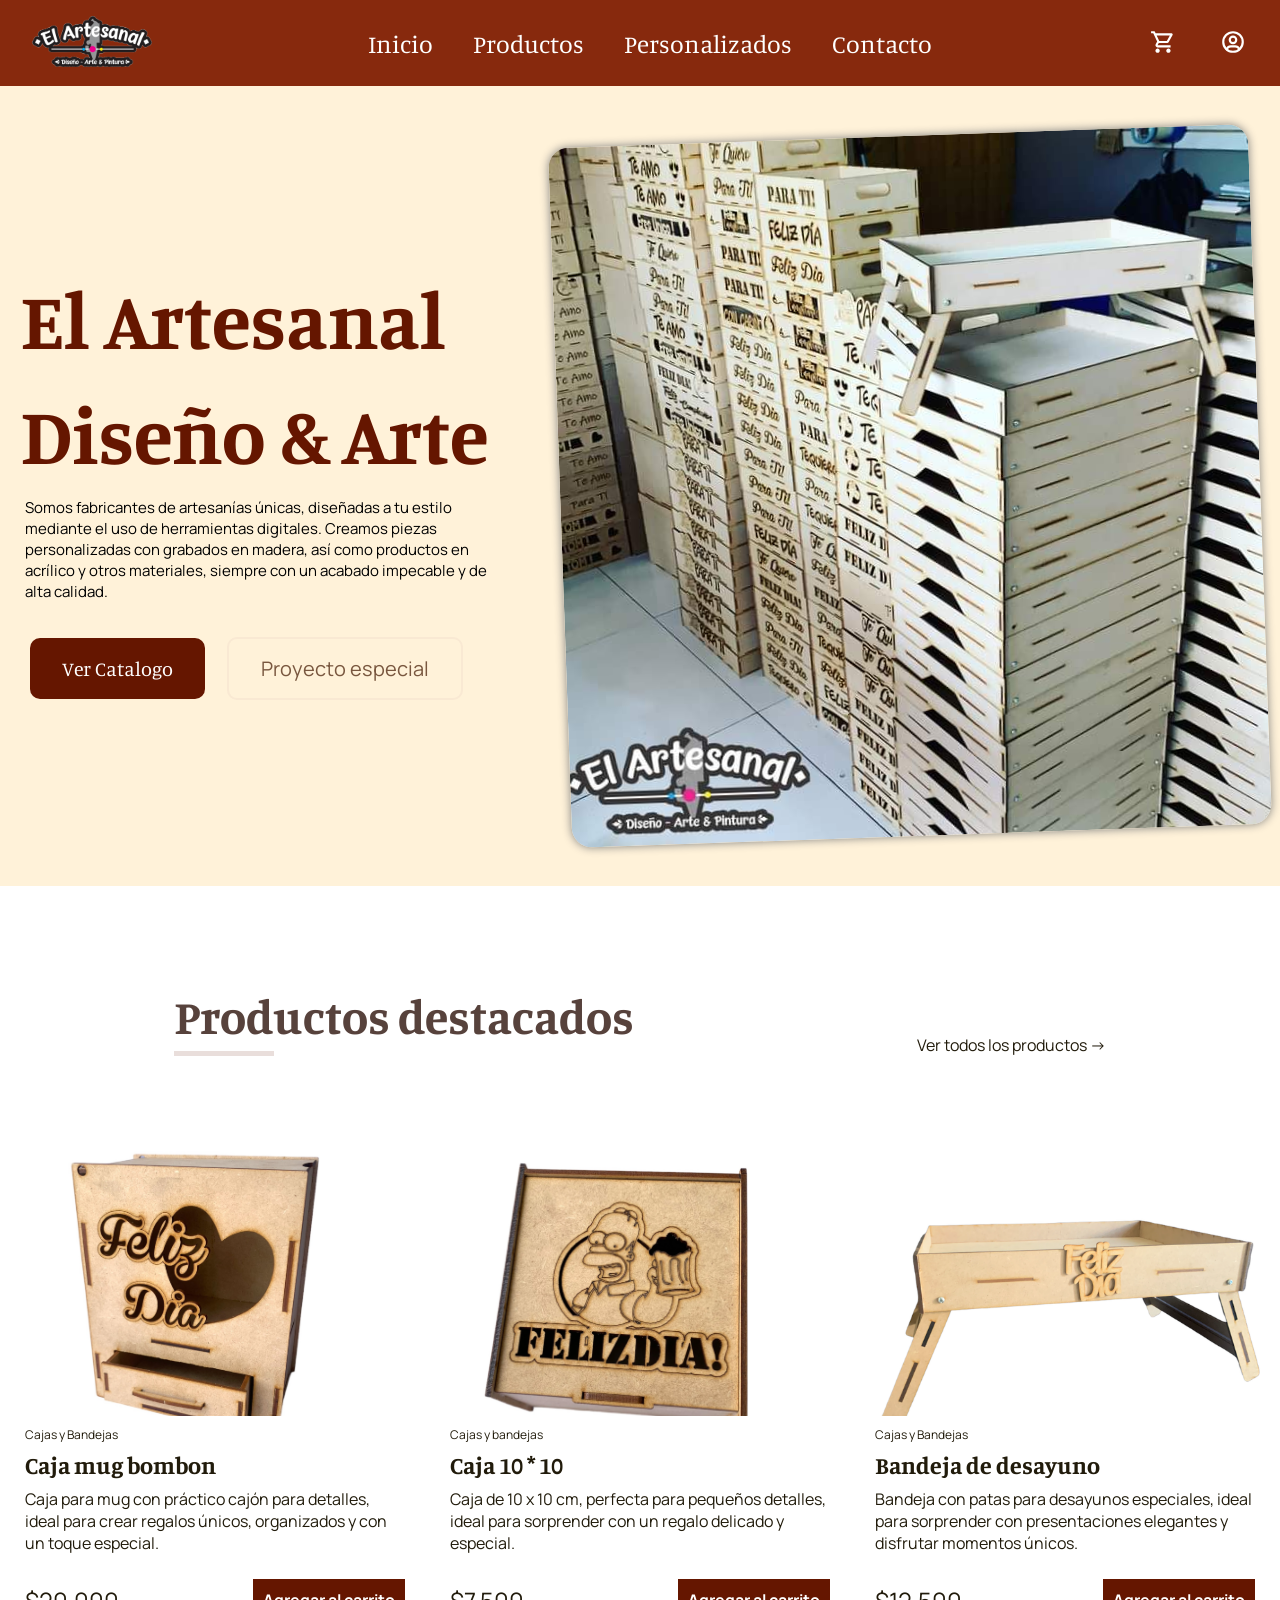
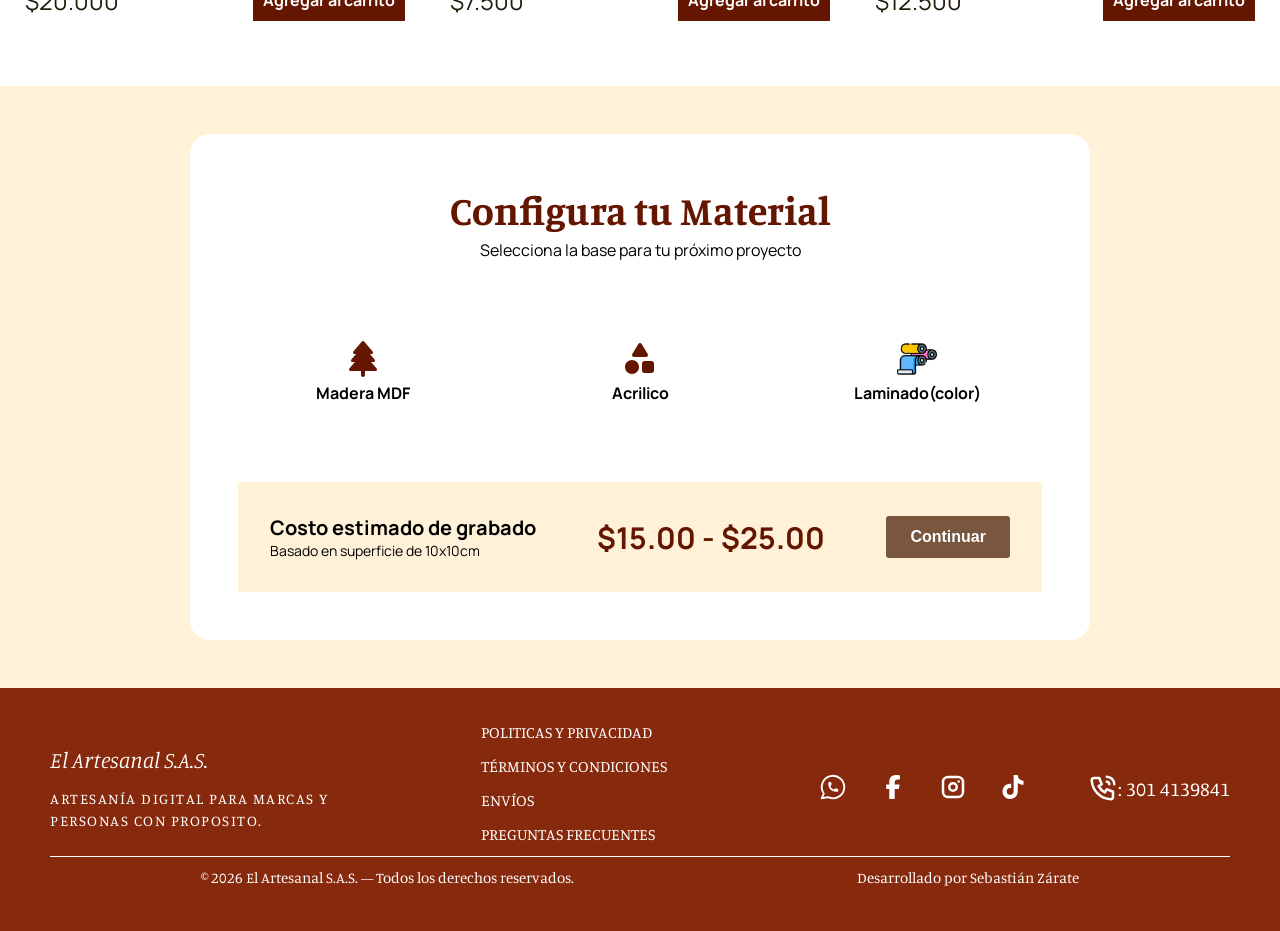
==== commit a8796b64: "MODIFY: customized.html, index.html, log_in.html, product-detail.html, productos.html, register.html" ====
--- a/html/index.html
+++ b/html/index.html
@@ -27,7 +27,7 @@
                 </ul>
             </nav>
             <div class="icons">
-                <div class="icon_car"><a href=""><img class="img_car" src="./../img/shopping-cart.svg" alt="Carrito de compras"></a></div>
+                <div class="icon_car"><a href="./cart.html"><img class="img_car" src="./../img/shopping-cart.svg" alt="Carrito de compras"></a></div>
                 <div class="icon_user"><a href="./log_in.html"><img class="img_user" src="./../img/user-circle.svg" alt=""></a></div>
             </div>
         </div>
@@ -50,7 +50,7 @@
                 </div>
             </div>
             <div class="img_container_first_content">
-                <img class="img_first_content" src="./../img/971.jpg" alt="">
+                <img class="img_first_content" src="./../img/homepage1.jpg" alt="">
             </div>
         </section>
 
@@ -67,16 +67,14 @@
                 <a href="./product-detail.html" class="card">
                     <div>
                         <div class="img_container">
-                            <img class="img_card" src="./../img/971.jpg" alt="">
+                            <img class="img_card" src="./../img/CAJA MUG BOMBON-3.jpeg" alt="">
                         </div>
                         <div class="content_card">
-                            <p class="text type_product">Hogar & Decoración</p>
-                            <h3 class="text title_product">Reloj Topográfico Oak</h3>
-                            <p class="text description">Reloj de pared en roble macizo con grabado láser de curvas de
-                                nivel
-                                precisas</p>
+                            <p class="text type_product">Cajas y Bandejas</p>
+                            <h3 class="text title_product">Caja mug bombon </h3>
+                            <p class="text description">Caja para mug con práctico cajón para detalles, ideal para crear regalos únicos, organizados y con un toque especial.</p>
                             <div class="price_button">
-                                <p class="price">$85.00</p>
+                                <p class="price">$20.000</p>
                                 <button class="button_ter">Agregar al carrito</button>
                             </div>
                         </div>
@@ -86,16 +84,14 @@
                 <a href="./product-detail.html" class="card">
                     <div>
                         <div class="img_container">
-                            <img class="img_card" src="./../img/971.jpg" alt="">
+                            <img class="img_card" src="./../img/CAJA 1010-4.jpeg" alt="">
                         </div>
                         <div class="content_card">
-                            <p class="text type_product">Hogar & Decoración</p>
-                            <h3 class="text title_product">Reloj Topográfico Oak</h3>
-                            <p class="text description">Reloj de pared en roble macizo con grabado láser de curvas de
-                                nivel
-                                precisas</p>
+                            <p class="text type_product">Cajas y bandejas</p>
+                            <h3 class="text title_product">Caja 10 * 10</h3>
+                            <p class="text description">Caja de 10 x 10 cm, perfecta para pequeños detalles, ideal para sorprender con un regalo delicado y especial.</p>
                             <div class="price_button">
-                                <p class="price">$85.00</p>
+                                <p class="price">$7.500</p>
                                 <button class="button_ter">Agregar al carrito</button>
                             </div>
                         </div>
@@ -105,16 +101,14 @@
                 <a href="./product-detail.html" class="card">
                     <div>
                         <div class="img_container">
-                            <img class="img_card" src="./../img/971.jpg" alt="">
+                            <img class="img_card" src="./../img/dy30203.png" alt="">
                         </div>
                         <div class="content_card">
-                            <p class="text type_product">Hogar & Decoración</p>
-                            <h3 class="text title_product">Reloj Topográfico Oak</h3>
-                            <p class="text description">Reloj de pared en roble macizo con grabado láser de curvas de
-                                nivel
-                                precisas</p>
+                            <p class="text type_product">Cajas y Bandejas </p>
+                            <h3 class="text title_product">Bandeja de desayuno</h3>
+                            <p class="text description">Bandeja con patas para desayunos especiales, ideal para sorprender con presentaciones elegantes y disfrutar momentos únicos.</p>
                             <div class="price_button">
-                                <p class="price">$85.00</p>
+                                <p class="price">$12.500</p>
                                 <button class="button_ter">Agregar al carrito</button>
                             </div>
                         </div>
--- a/css/styles.css
+++ b/css/styles.css
@@ -113,7 +113,7 @@
 
 .card {
   width: 400px;
-  height: 498px;
+  height: 520px;
   background-color: var(--surface);
   text-decoration: none;
   color: var(--text);
--- a/css/home.css
+++ b/css/home.css
@@ -1,23 +1,23 @@
 @import 'styles.css';
 
 
-.intro{
+.intro {
     display: flex;
     justify-content: space-around;
     align-items: center;
     height: 800px;
 }
 
-.first_content{
-    width: 500px; 
-}
-
-.title_brand{
+.first_content {
+    width: 500px;
+}
+
+.title_brand {
     font-size: 8rem;
     color: var(--primary);
 }
 
-.pharagrap_brand{
+.pharagrap_brand {
     width: 100%;
     font-size: 1.5rem;
     padding: 5px;
@@ -25,12 +25,12 @@
     font-family: var(--secondary-Font);
 }
 
-.img_container_first_content{
+.img_container_first_content {
     width: 700px;
     height: 700px;
 }
 
-.img_first_content{
+.img_first_content {
     width: 100%;
     height: 100%;
     overflow: hidden;
@@ -41,49 +41,49 @@
     rotate: -2deg;
 }
 
-.img_first_content:hover{
+.img_first_content:hover {
     transition: .6s;
     rotate: 0deg;
 }
 
-.container{
+.container {
     width: 100%;
     height: 800px;
     background-color: var(--surface);
     padding: 9.6rem 3.2rem;
 }
 
-.header_featured_products{
+.header_featured_products {
     display: flex;
     justify-content: space-around;
     align-items: end;
 }
 
-.title_head_featured{
+.title_head_featured {
     flex-direction: column;
     font-size: 4.8rem;
     color: var(--text-muted);
 }
 
-.line_title{
+.line_title {
     width: 100px;
     height: 5px;
     background-color: var(--border);
 }
 
-.see_all{
+.see_all {
     font-size: 1.6rem;
     font-family: var(--secondary-Font);
     text-decoration: none;
     color: var(--text);
 }
 
-.see_all:hover{
+.see_all:hover {
     text-decoration: underline;
     text-underline-offset: 8px;
 }
 
-.featured_products{
+.featured_products {
     display: flex;
     justify-content: center;
     align-items: center;
@@ -91,40 +91,39 @@
     margin-top: 60px;
 }
 
-.last_part{
+.last_part {
     padding: 48px;
     transition: 0.4s;
 }
 
-.configure_material{
+.configure_material {
     width: 900px;
     background-color: var(--surface);
     border-radius: 2rem;
     margin: auto;
     padding: 48px;
-    /* text-align: center; */
-}
-
-.title_configure{
+}
+
+.title_configure {
     text-align: center;
     color: var(--primary);
     font-size: 4rem;
 }
 
-.text_configure{
+.text_configure {
     text-align: center;
     font-size: 1.6rem;
     font-family: var(--secondary-Font);
 }
 
-.material{
+.material {
     display: flex;
     justify-content: space-between;
     align-items: center;
     margin: 48px 0;
 }
 
-.card_material{
+.card_material {
     border-radius: 0.5rem;
     width: 250px;
     padding: 20px;
@@ -133,22 +132,22 @@
     margin: 10px 0;
 }
 
-.card_material:hover{
+.card_material:hover {
     border: 1px solid var(--primary);
     background-color: rgba(185, 185, 185, 0.534);
     transition: 0.4s;
 }
 
-.img_material{
+.img_material {
     width: 40px;
 }
 
-.title_material{
+.title_material {
     font-family: var(--secondary-Font);
     font-size: 1.6rem;
 }
 
-.estimated_price{
+.estimated_price {
     display: flex;
     justify-content: space-between;
     align-items: center;
@@ -158,21 +157,21 @@
     padding: 32px;
 }
 
-.title_estimated{
+.title_estimated {
     font-size: 2rem;
 }
 
-.text_estimated{
+.text_estimated {
     font-size: 1.4rem;
 }
 
-.text_price{
+.text_price {
     font-size: 3rem;
     font-weight: bold;
     color: var(--primary);
 }
 
-.continue_estimated{
+.continue_estimated {
     border-radius: 0.3rem;
     padding: 12px 24px;
     margin: 0;
@@ -181,15 +180,145 @@
     transition: .4s;
 }
 
-.continue_estimated > a{
+.continue_estimated>a {
     text-decoration: none;
     font-size: 1.6rem;
     color: var(--surface);
     font-weight: bold;
 }
 
-.continue_estimated:hover{
+.continue_estimated:hover {
     transition: .4s;
     transform: translateY(-3px);
 }
 
+@media (max-width: 1024px) {
+    .intro {
+        height: auto;
+        padding: 6rem 3.2rem;
+        gap: 3.2rem;
+    }
+
+    .first_content {
+        width: 100%;
+        max-width: 480px;
+    }
+
+    .title_brand {
+        font-size: 5.6rem;
+    }
+
+    .img_container_first_content {
+        width: 420px;
+        height: 420px;
+    }
+
+    .container {
+        height: auto;
+        padding: 6rem 2rem;
+    }
+
+    .featured_products {
+        flex-wrap: wrap;
+        justify-content: center;
+    }
+
+    .configure_material {
+        width: 100%;
+        max-width: 700px;
+    }
+}
+
+@media (max-width: 820px) {
+    .intro {
+        flex-direction: column;
+        padding: 4rem 2rem;
+        text-align: center;
+        gap: 2.4rem;
+    }
+
+    .first_content {
+        width: 100%;
+    }
+
+    .title_brand {
+        font-size: 4rem;
+    }
+
+    .pharagrap_brand {
+        font-size: 1.4rem;
+    }
+
+    .img_container_first_content {
+        width: 100%;
+        height: 300px;
+    }
+
+    .img_first_content {
+        rotate: 0deg;
+    }
+
+    .header_featured_products {
+        flex-direction: column;
+        align-items: flex-start;
+        gap: 1rem;
+        padding: 0 1rem;
+    }
+
+    .title_head_featured {
+        font-size: 3.2rem;
+    }
+
+    .last_part {
+        padding: 3.2rem 1.6rem;
+    }
+
+    .configure_material {
+        width: 100%;
+        padding: 2.4rem;
+    }
+
+    .title_configure {
+        font-size: 2.8rem;
+    }
+
+    .material {
+        flex-wrap: wrap;
+        justify-content: center;
+        gap: 1.2rem;
+    }
+
+    .card_material {
+        width: 100%;
+    }
+
+    .estimated_price {
+        flex-direction: column;
+        gap: 1.6rem;
+        text-align: center;
+        padding: 2rem;
+    }
+
+    .continue_estimated {
+        width: 100%;
+    }
+}
+
+@media (max-width: 480px) {
+    .title_brand {
+        font-size: 3.2rem;
+    }
+
+    .links_first_content {
+        display: flex;
+        flex-direction: column;
+        align-items: center;
+    }
+
+    .button_pry,
+    .button_sec {
+        width: 100%;
+        text-align: center;
+        margin: 6px 0;
+    }
+}
